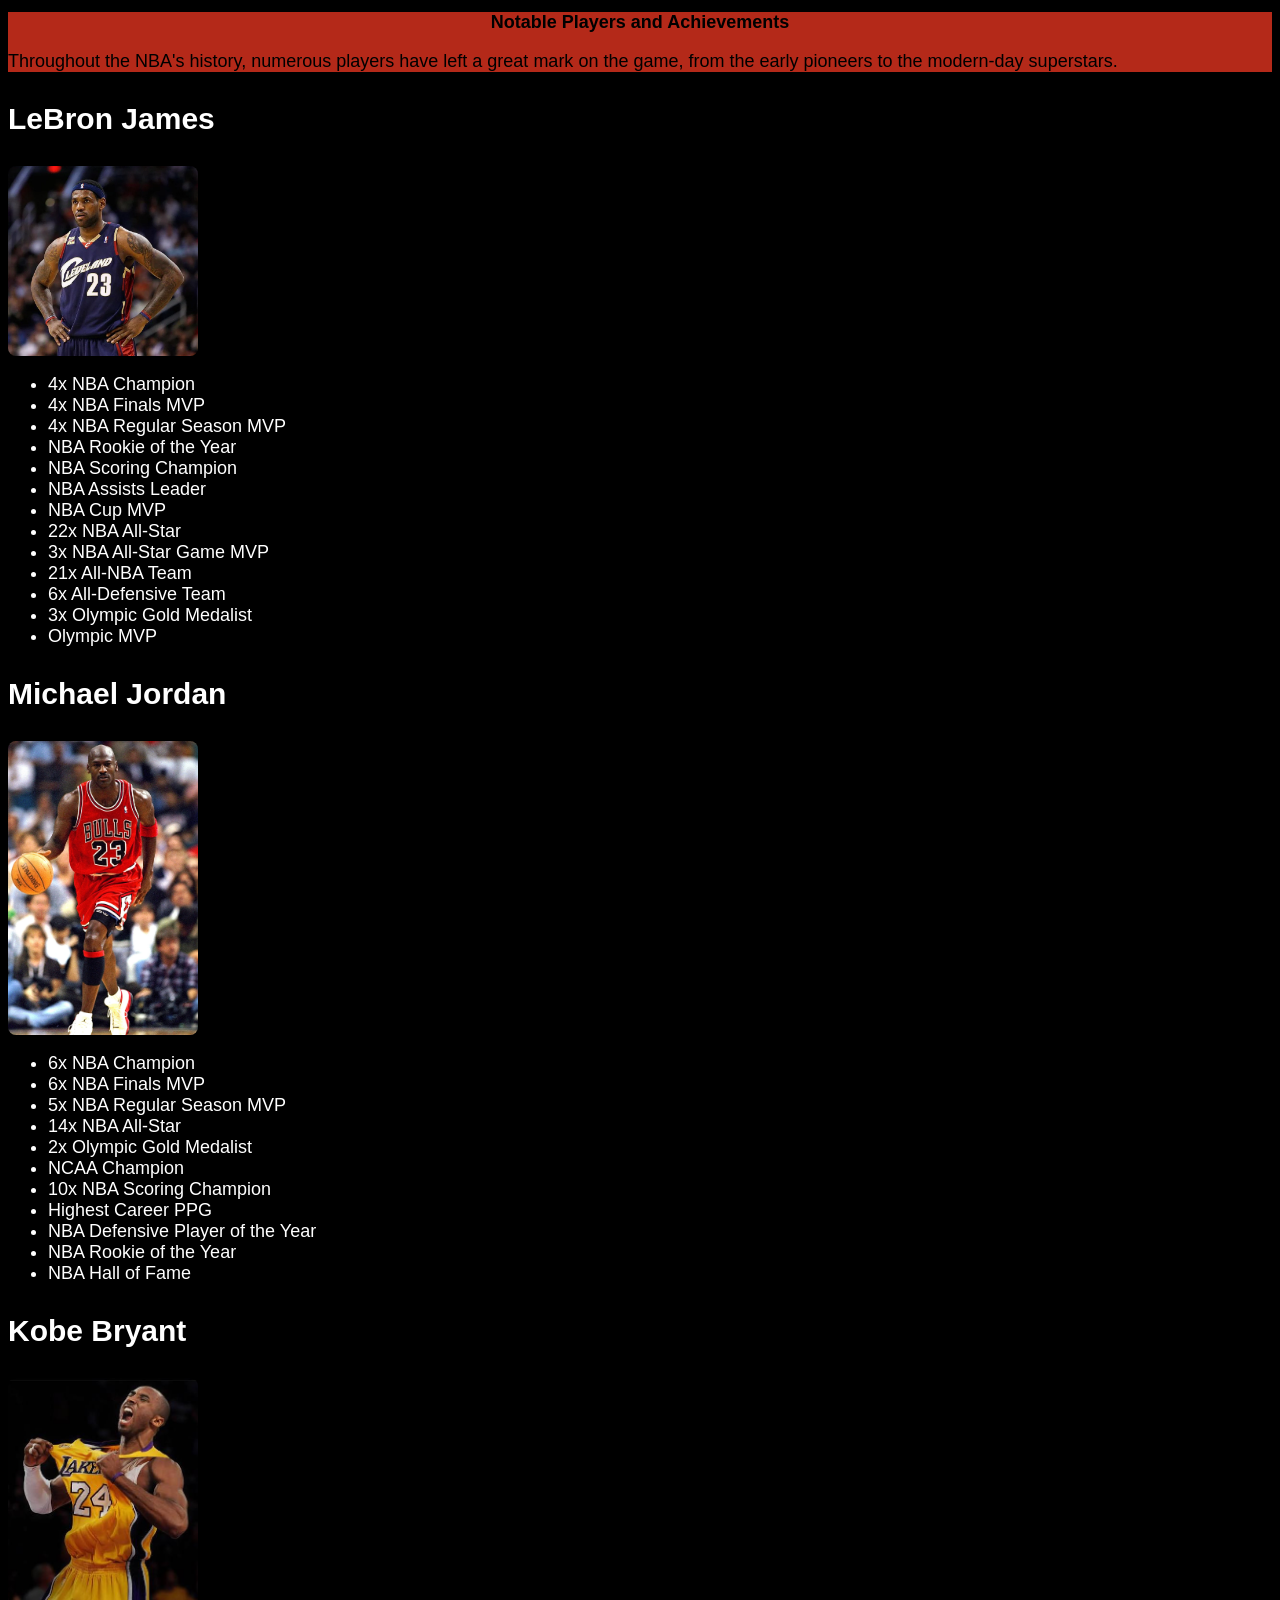
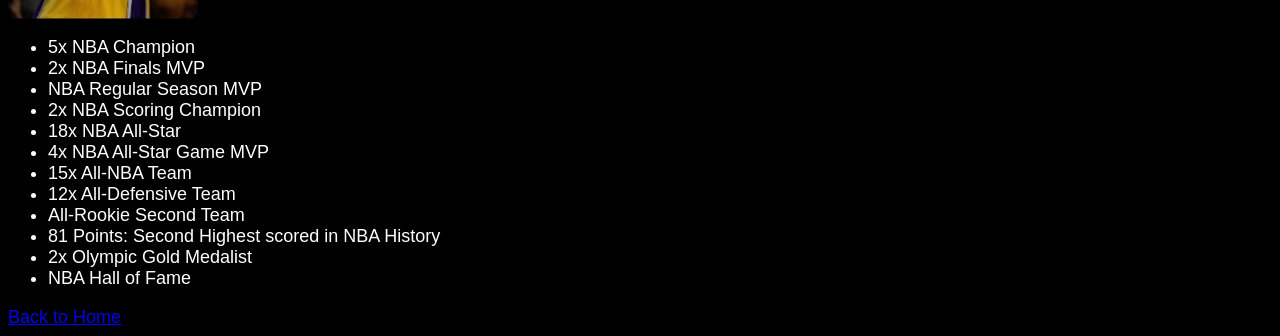
==== page2.html @ 99486a8c "Add stylesheet link to index.html and page2.html, and added css styling to both pages." ====
<!DOCTYPE html>
<html>
  <head> 
    <title>NBA Notable Players and Achievements</title> 
    <!-- Link to the stylesheet called style.css -->
    <link rel="stylesheet" href="./css/style.css" />
  </head> 
  <body> 
    <header>
        <!-- This is my title for the 2nd page -->
        <h1>Notable Players and Achievements</h1>
        <!-- This explains that there are multiple notable players who left an impact on the game -->
        <p>Throughout the NBA's history, numerous players have left a great mark on the game, from the early pioneers to the modern-day superstars.</p>
    </header>
    <main>
        <section>
            <!-- This is the section for Lebron James -->
            <h3>LeBron James</h3>
            <!-- An image of Lebron James -->
            <img alt="An image of Lebron James on the Cleveland Cavaliers" src="/images/lebron cavs.png" 
            width="15%" />
            <!-- Lebron James achievements -->
            <ul>
                <li>4x NBA Champion</li>
                <li>4x NBA Finals MVP</li>
                <li>4x NBA Regular Season MVP</li>
                <li>NBA Rookie of the Year</li>
                <li>NBA Scoring Champion</li>
                <li>NBA Assists Leader</li>
                <li>NBA Cup MVP</li>
                <li>22x NBA All-Star</li>
                <li>3x NBA All-Star Game MVP</li>
                <li>21x All-NBA Team</li>
                <li>6x All-Defensive Team</li>
                <li>3x Olympic Gold Medalist</li>
                <li>Olympic MVP</li>
            </ul>
        </section>
        <section>
            <!-- This is the section for Michael Jordan -->
            <h3>Michael Jordan</h3>
            <!-- An image of Michael Jordan -->
            <img alt="An image of Michael Jordan on the Chicago Bulls" src="/images/jordan bulls.png"
            width="15%" />
            <!-- Michael Jordan achievements -->
            <ul>
                <li>6x NBA Champion</li>
                <li>6x NBA Finals MVP</li>
                <li>5x NBA Regular Season MVP</li>
                <li>14x NBA All-Star</li>
                <li>2x Olympic Gold Medalist</li>
                <li>NCAA Champion</li>
                <li>10x NBA Scoring Champion</li>
                <li>Highest Career PPG</li>
                <li>NBA Defensive Player of the Year</li>
                <li>NBA Rookie of the Year</li>
                <li>NBA Hall of Fame</li>
            </ul>
        </section>
        <section>
            <!-- This is the section for Kobe Bryant -->
            <h3>Kobe Bryant</h3>
            <!-- An image of Kobe Bryant -->
            <img alt="An image of Kobe Bryant on the Los Angeles Lakers" src="/images/kobe lakers.png"
            width="15%" />
            <!-- Kobe Bryant achievements -->
            <ul>
                <li>5x NBA Champion</li>
                <li>2x NBA Finals MVP</li>
                <li>NBA Regular Season MVP</li>
                <li>2x NBA Scoring Champion</li>
                <li>18x NBA All-Star</li>
                <li>4x NBA All-Star Game MVP</li>
                <li>15x All-NBA Team</li>
                <li>12x All-Defensive Team</li>
                <li>All-Rookie Second Team</li>
                <li>81 Points: Second Highest scored in NBA History</li>
                <li>2x Olympic Gold Medalist</li>
                <li>NBA Hall of Fame</li>
            </ul>
        </section>
    </main>
    <footer>
        <!-- Link to the home page -->
        <a href="index.html">Back to Home</a>
    </footer>
  </body> 
</html>
---- css/style.css ----
header {
  background-color: rgb(180, 41, 25);
  text-align: center;
  color: black;
}

h3 {
  font-size: 30px;
  color: white;
}

p {
    text-align: left;
}

body {
  background-color: black;
  color: white;
}

* {
  font-family: sans-serif;
  font-size: large;
}

img {
  border-radius: 8px;
  display: block;
}
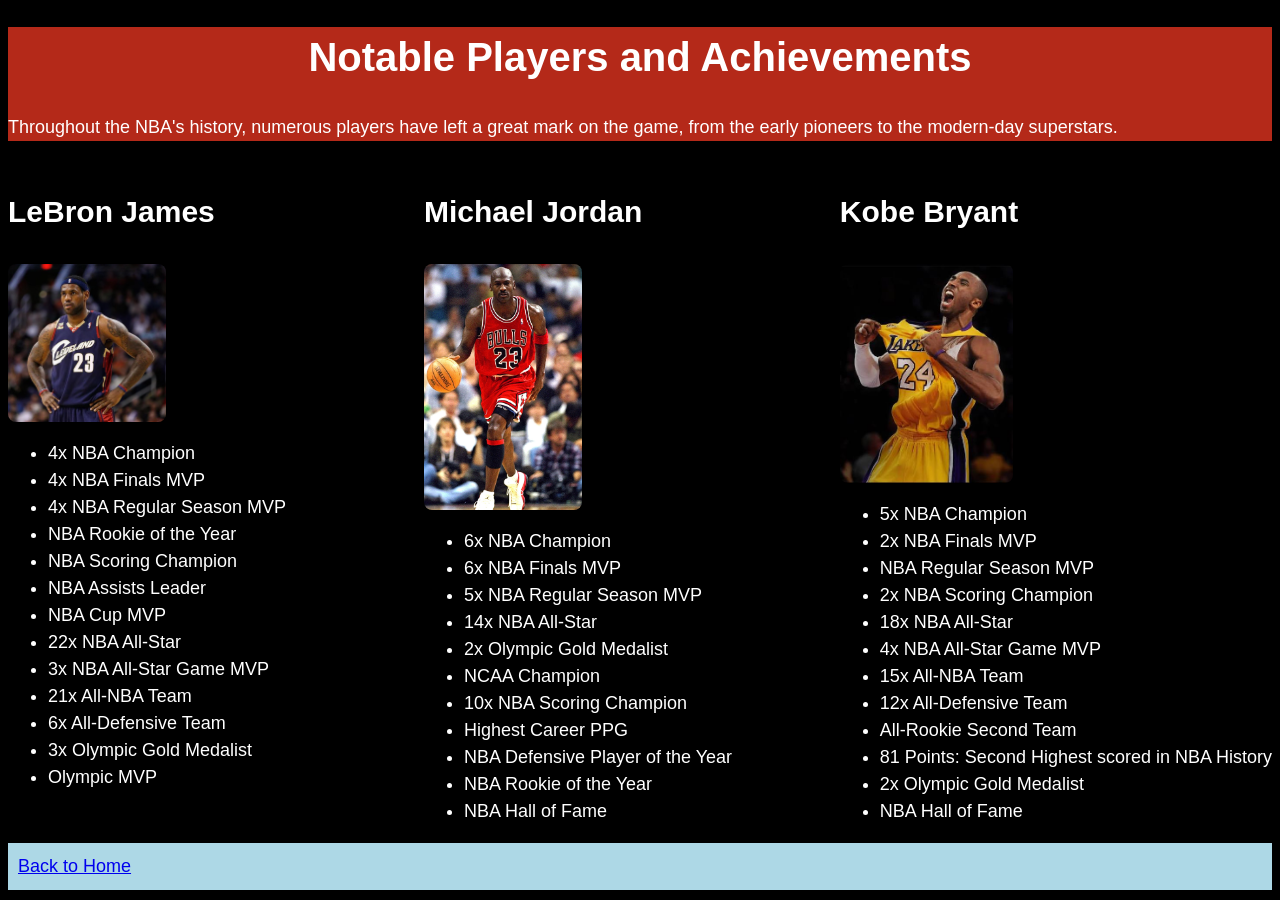
==== commit ca7b5246: "added flex box, class, and id content to the code" ====
--- a/page2.html
+++ b/page2.html
@@ -8,79 +8,78 @@
   <body> 
     <header>
         <!-- This is my title for the 2nd page -->
-        <h1>Notable Players and Achievements</h1>
+        <h1 class="title">Notable Players and Achievements</h1>
         <!-- This explains that there are multiple notable players who left an impact on the game -->
         <p>Throughout the NBA's history, numerous players have left a great mark on the game, from the early pioneers to the modern-day superstars.</p>
     </header>
     <main>
-        <section>
-            <!-- This is the section for Lebron James -->
-            <h3>LeBron James</h3>
-            <!-- An image of Lebron James -->
-            <img alt="An image of Lebron James on the Cleveland Cavaliers" src="/images/lebron cavs.png" 
-            width="15%" />
-            <!-- Lebron James achievements -->
-            <ul>
-                <li>4x NBA Champion</li>
-                <li>4x NBA Finals MVP</li>
-                <li>4x NBA Regular Season MVP</li>
-                <li>NBA Rookie of the Year</li>
-                <li>NBA Scoring Champion</li>
-                <li>NBA Assists Leader</li>
-                <li>NBA Cup MVP</li>
-                <li>22x NBA All-Star</li>
-                <li>3x NBA All-Star Game MVP</li>
-                <li>21x All-NBA Team</li>
-                <li>6x All-Defensive Team</li>
-                <li>3x Olympic Gold Medalist</li>
-                <li>Olympic MVP</li>
-            </ul>
-        </section>
-        <section>
-            <!-- This is the section for Michael Jordan -->
-            <h3>Michael Jordan</h3>
-            <!-- An image of Michael Jordan -->
-            <img alt="An image of Michael Jordan on the Chicago Bulls" src="/images/jordan bulls.png"
-            width="15%" />
-            <!-- Michael Jordan achievements -->
-            <ul>
-                <li>6x NBA Champion</li>
-                <li>6x NBA Finals MVP</li>
-                <li>5x NBA Regular Season MVP</li>
-                <li>14x NBA All-Star</li>
-                <li>2x Olympic Gold Medalist</li>
-                <li>NCAA Champion</li>
-                <li>10x NBA Scoring Champion</li>
-                <li>Highest Career PPG</li>
-                <li>NBA Defensive Player of the Year</li>
-                <li>NBA Rookie of the Year</li>
-                <li>NBA Hall of Fame</li>
-            </ul>
-        </section>
-        <section>
-            <!-- This is the section for Kobe Bryant -->
-            <h3>Kobe Bryant</h3>
-            <!-- An image of Kobe Bryant -->
-            <img alt="An image of Kobe Bryant on the Los Angeles Lakers" src="/images/kobe lakers.png"
-            width="15%" />
-            <!-- Kobe Bryant achievements -->
-            <ul>
-                <li>5x NBA Champion</li>
-                <li>2x NBA Finals MVP</li>
-                <li>NBA Regular Season MVP</li>
-                <li>2x NBA Scoring Champion</li>
-                <li>18x NBA All-Star</li>
-                <li>4x NBA All-Star Game MVP</li>
-                <li>15x All-NBA Team</li>
-                <li>12x All-Defensive Team</li>
-                <li>All-Rookie Second Team</li>
-                <li>81 Points: Second Highest scored in NBA History</li>
-                <li>2x Olympic Gold Medalist</li>
-                <li>NBA Hall of Fame</li>
-            </ul>
-        </section>
+        <div id="player_achievement_wrapper">
+            <section id="player">
+                <!-- This is the section for Lebron James -->
+                <h3>LeBron James</h3>
+                <!-- An image of Lebron James -->
+                <img alt="An image of Lebron James on the Cleveland Cavaliers" src="/images/lebron cavs.png" />
+                <!-- Lebron James achievements -->
+                <ul>
+                    <li>4x NBA Champion</li>
+                    <li>4x NBA Finals MVP</li>
+                    <li>4x NBA Regular Season MVP</li>
+                    <li>NBA Rookie of the Year</li>
+                    <li>NBA Scoring Champion</li>
+                    <li>NBA Assists Leader</li>
+                    <li>NBA Cup MVP</li>
+                    <li>22x NBA All-Star</li>
+                    <li>3x NBA All-Star Game MVP</li>
+                    <li>21x All-NBA Team</li>
+                    <li>6x All-Defensive Team</li>
+                    <li>3x Olympic Gold Medalist</li>
+                    <li>Olympic MVP</li>
+                </ul>
+            </section>
+            <section id="achievement">
+                <!-- This is the section for Michael Jordan -->
+                <h3>Michael Jordan</h3>
+                <!-- An image of Michael Jordan -->
+                <img alt="An image of Michael Jordan on the Chicago Bulls" src="/images/jordan bulls.png" />
+                <!-- Michael Jordan achievements -->
+                <ul>
+                    <li>6x NBA Champion</li>
+                    <li>6x NBA Finals MVP</li>
+                    <li>5x NBA Regular Season MVP</li>
+                    <li>14x NBA All-Star</li>
+                    <li>2x Olympic Gold Medalist</li>
+                    <li>NCAA Champion</li>
+                    <li>10x NBA Scoring Champion</li>
+                    <li>Highest Career PPG</li>
+                    <li>NBA Defensive Player of the Year</li>
+                    <li>NBA Rookie of the Year</li>
+                    <li>NBA Hall of Fame</li>
+                </ul>
+            </section>
+            <section>
+                <!-- This is the section for Kobe Bryant -->
+                <h3>Kobe Bryant</h3>
+                <!-- An image of Kobe Bryant -->
+                <img alt="An image of Kobe Bryant on the Los Angeles Lakers" src="/images/kobe lakers.png" />
+                <!-- Kobe Bryant achievements -->
+                <ul>
+                    <li>5x NBA Champion</li>
+                    <li>2x NBA Finals MVP</li>
+                    <li>NBA Regular Season MVP</li>
+                    <li>2x NBA Scoring Champion</li>
+                    <li>18x NBA All-Star</li>
+                    <li>4x NBA All-Star Game MVP</li>
+                    <li>15x All-NBA Team</li>
+                    <li>12x All-Defensive Team</li>
+                    <li>All-Rookie Second Team</li>
+                    <li>81 Points: Second Highest scored in NBA History</li>
+                    <li>2x Olympic Gold Medalist</li>
+                    <li>NBA Hall of Fame</li>
+                </ul>
+            </section>
+        </div>
     </main>
-    <footer>
+    <footer id="footer">
         <!-- Link to the home page -->
         <a href="index.html">Back to Home</a>
     </footer>
--- a/css/style.css
+++ b/css/style.css
@@ -11,6 +11,7 @@
 
 p {
     text-align: left;
+    color: white;
 }
 
 body {
@@ -21,9 +22,49 @@
 * {
   font-family: sans-serif;
   font-size: large;
+  line-height: 1.5;
 }
 
 img {
   border-radius: 8px;
   display: block;
+  width: 40%;
+}
+
+.title {
+    font-weight: bold;
+    font-size: 40px;
+    color: white;
+}
+
+.subtitle {
+    font-size: 30px;
+    color: white;
+    text-align: center;
+}
+
+#introduction {
+    background-color: blueviolet;
+}
+
+#rules {
+    background-color: deeppink;
+}
+
+#history {
+    background-color: coral;
+}
+
+#footer {
+    background-color: lightblue;
+    padding: 10px;
+}
+
+#player_achievement_wrapper {
+    display: flex;
+    gap: 20px;
+}
+
+#player, #achievement {
+    flex: 1;
 }
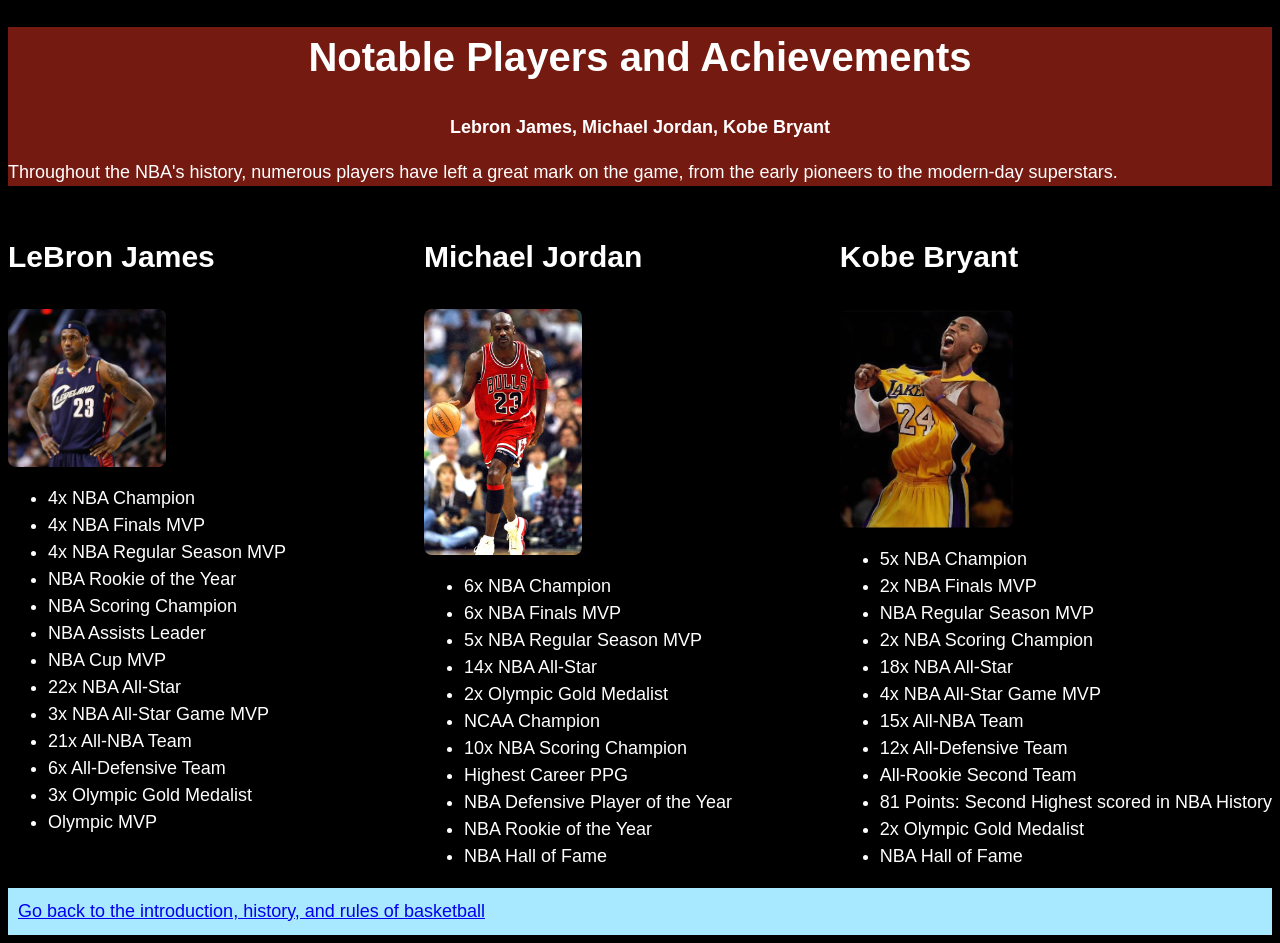
==== commit 1ab8d21c: "Refactor styling in style.css and enhance content structure in index.html and page2.html. Adjusted s" ====
--- a/page2.html
+++ b/page2.html
@@ -9,6 +9,8 @@
     <header>
         <!-- This is my title for the 2nd page -->
         <h1 class="title">Notable Players and Achievements</h1>
+        <!-- Players I will be mentioning on this page -->
+        <h2>Lebron James, Michael Jordan, Kobe Bryant</h2>
         <!-- This explains that there are multiple notable players who left an impact on the game -->
         <p>Throughout the NBA's history, numerous players have left a great mark on the game, from the early pioneers to the modern-day superstars.</p>
     </header>
@@ -81,7 +83,7 @@
     </main>
     <footer id="footer">
         <!-- Link to the home page -->
-        <a href="index.html">Back to Home</a>
+        <a href="index.html">Go back to the introduction, history, and rules of basketball</a>
     </footer>
   </body> 
 </html>
--- a/css/style.css
+++ b/css/style.css
@@ -1,7 +1,12 @@
+/* header and text styling */
 header {
-  background-color: rgb(180, 41, 25);
+  background-color: rgb(117, 26, 16);
   text-align: center;
   color: black;
+}
+
+h2 {
+    color: white;
 }
 
 h3 {
@@ -14,6 +19,7 @@
     color: white;
 }
 
+/* global page styling */
 body {
   background-color: black;
   color: white;
@@ -25,12 +31,14 @@
   line-height: 1.5;
 }
 
+/* image styling */
 img {
   border-radius: 8px;
   display: block;
   width: 40%;
 }
 
+/* title and section heading */
 .title {
     font-weight: bold;
     font-size: 40px;
@@ -43,23 +51,26 @@
     text-align: center;
 }
 
+/* content sections with different background colors */
 #introduction {
-    background-color: blueviolet;
+    background-color: rgb(91, 22, 155);
 }
 
 #rules {
-    background-color: deeppink;
+    background-color: rgb(124, 16, 74);
 }
 
 #history {
-    background-color: coral;
+    background-color: rgb(185, 92, 58);
 }
 
+/* footer styling */
 #footer {
-    background-color: lightblue;
+    background-color: rgb(168, 233, 255);
     padding: 10px;
 }
 
+/* flex boxes with the content being side by side */
 #player_achievement_wrapper {
     display: flex;
     gap: 20px;
@@ -67,4 +78,15 @@
 
 #player, #achievement {
     flex: 1;
+}
+
+@media (max-width: 600px) {
+  body {
+    font-size: 16px;
+  }
+
+  #player_achievement_wrapper {
+        flex-direction: column;
+        align-items: center;
+    }
 }
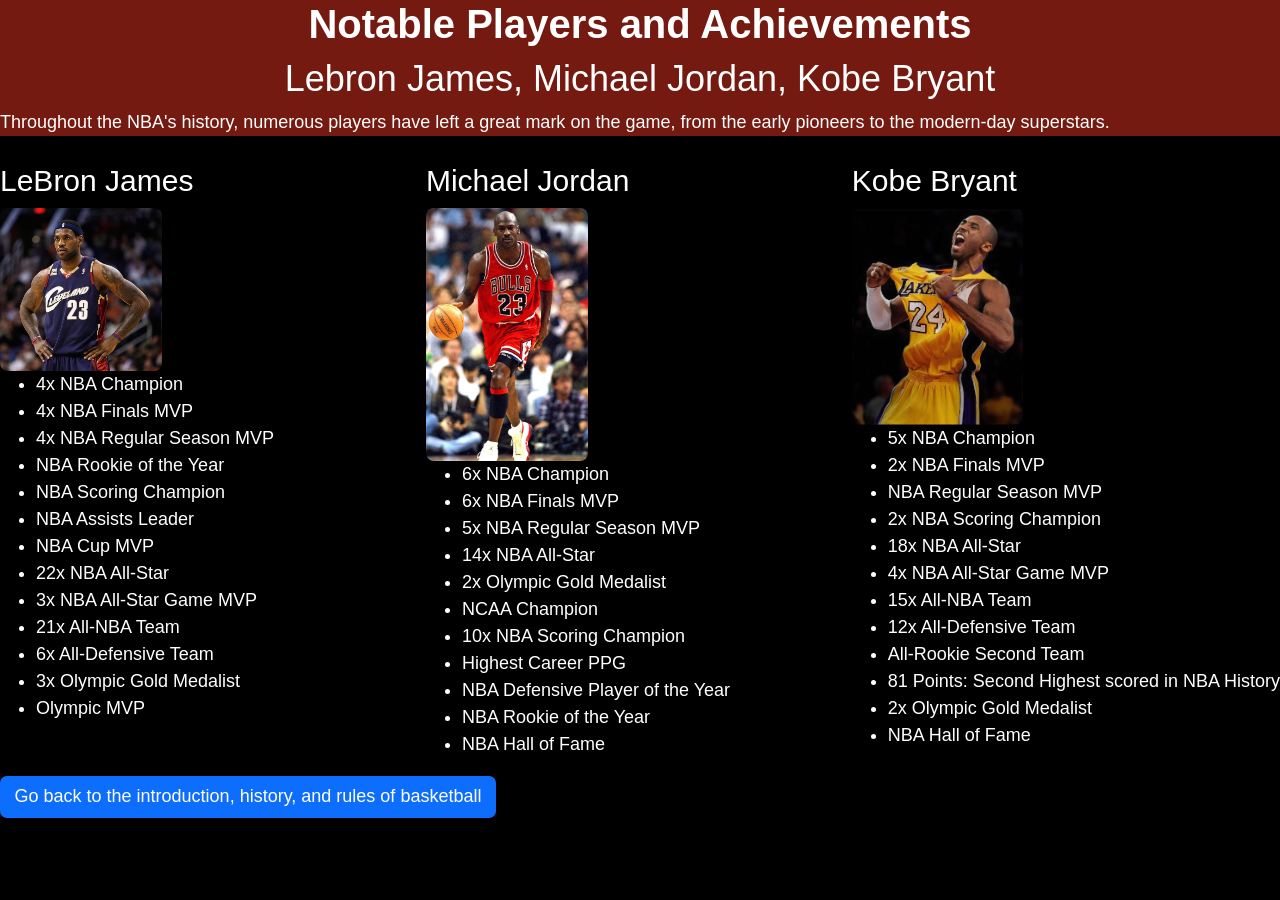
==== commit e0ab18a1: "Added bootstrap text center method and space after the header in index.html and page2.html. Also cen" ====
--- a/page2.html
+++ b/page2.html
@@ -1,12 +1,17 @@
 <!DOCTYPE html>
-<html>
+<html lang="en">
   <head> 
     <title>NBA Notable Players and Achievements</title> 
+
+    <!-- Link to Bootstrap -->
+    <link href="https://cdn.jsdelivr.net/npm/bootstrap@5.3.3/dist/css/bootstrap.min.css" rel="stylesheet" 
+    integrity="sha384-QWTKZyjpPEjISv5WaRU9OFeRpok6YctnYmDr5pNlyT2bRjXh0JMhjY6hW+ALEwIH" crossorigin="anonymous">
+
     <!-- Link to the stylesheet called style.css -->
     <link rel="stylesheet" href="./css/style.css" />
   </head> 
   <body> 
-    <header>
+    <header class ="text-center mb-4">
         <!-- This is my title for the 2nd page -->
         <h1 class="title">Notable Players and Achievements</h1>
         <!-- Players I will be mentioning on this page -->
@@ -83,7 +88,7 @@
     </main>
     <footer id="footer">
         <!-- Link to the home page -->
-        <a href="index.html">Go back to the introduction, history, and rules of basketball</a>
+        <a href="index.html" class="btn btn-primary">Go back to the introduction, history, and rules of basketball</a>
     </footer>
   </body> 
 </html>
--- a/css/style.css
+++ b/css/style.css
@@ -1,7 +1,6 @@
 /* header and text styling */
 header {
   background-color: rgb(117, 26, 16);
-  text-align: center;
   color: black;
 }
 
@@ -64,12 +63,6 @@
     background-color: rgb(185, 92, 58);
 }
 
-/* footer styling */
-#footer {
-    background-color: rgb(168, 233, 255);
-    padding: 10px;
-}
-
 /* flex boxes with the content being side by side */
 #player_achievement_wrapper {
     display: flex;
@@ -80,6 +73,7 @@
     flex: 1;
 }
 
+/* design for smaller screens */
 @media (max-width: 600px) {
   body {
     font-size: 16px;
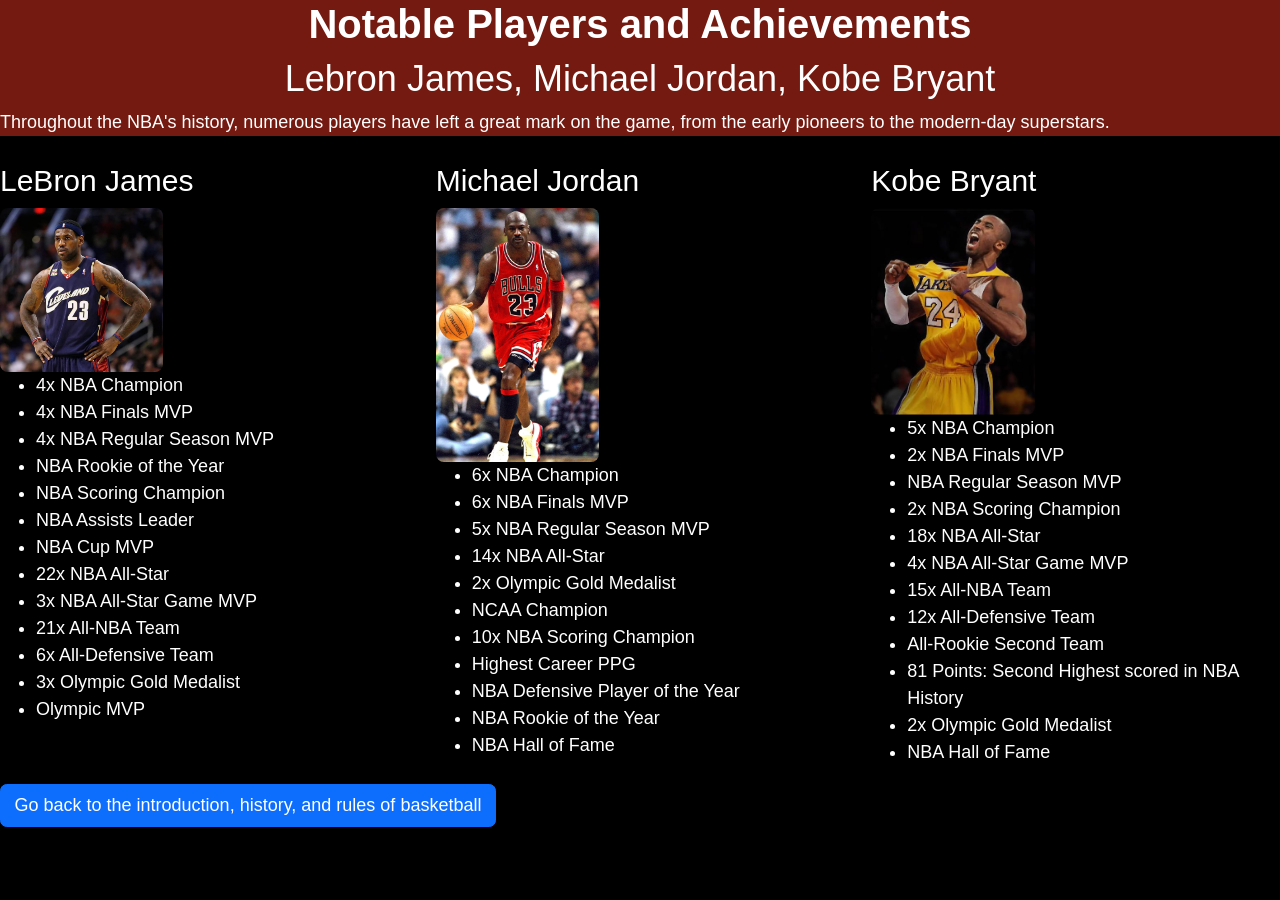
==== commit 1788e32f: "Refactor player sections in page2.html to use Bootstrap grid layout" ====
--- a/page2.html
+++ b/page2.html
@@ -20,8 +20,8 @@
         <p>Throughout the NBA's history, numerous players have left a great mark on the game, from the early pioneers to the modern-day superstars.</p>
     </header>
     <main>
-        <div id="player_achievement_wrapper">
-            <section id="player">
+        <div class="row">
+            <section class="col-md-4">
                 <!-- This is the section for Lebron James -->
                 <h3>LeBron James</h3>
                 <!-- An image of Lebron James -->
@@ -43,7 +43,7 @@
                     <li>Olympic MVP</li>
                 </ul>
             </section>
-            <section id="achievement">
+            <section class="col-md-4">
                 <!-- This is the section for Michael Jordan -->
                 <h3>Michael Jordan</h3>
                 <!-- An image of Michael Jordan -->
@@ -63,7 +63,7 @@
                     <li>NBA Hall of Fame</li>
                 </ul>
             </section>
-            <section>
+            <section class="col-md-4">
                 <!-- This is the section for Kobe Bryant -->
                 <h3>Kobe Bryant</h3>
                 <!-- An image of Kobe Bryant -->
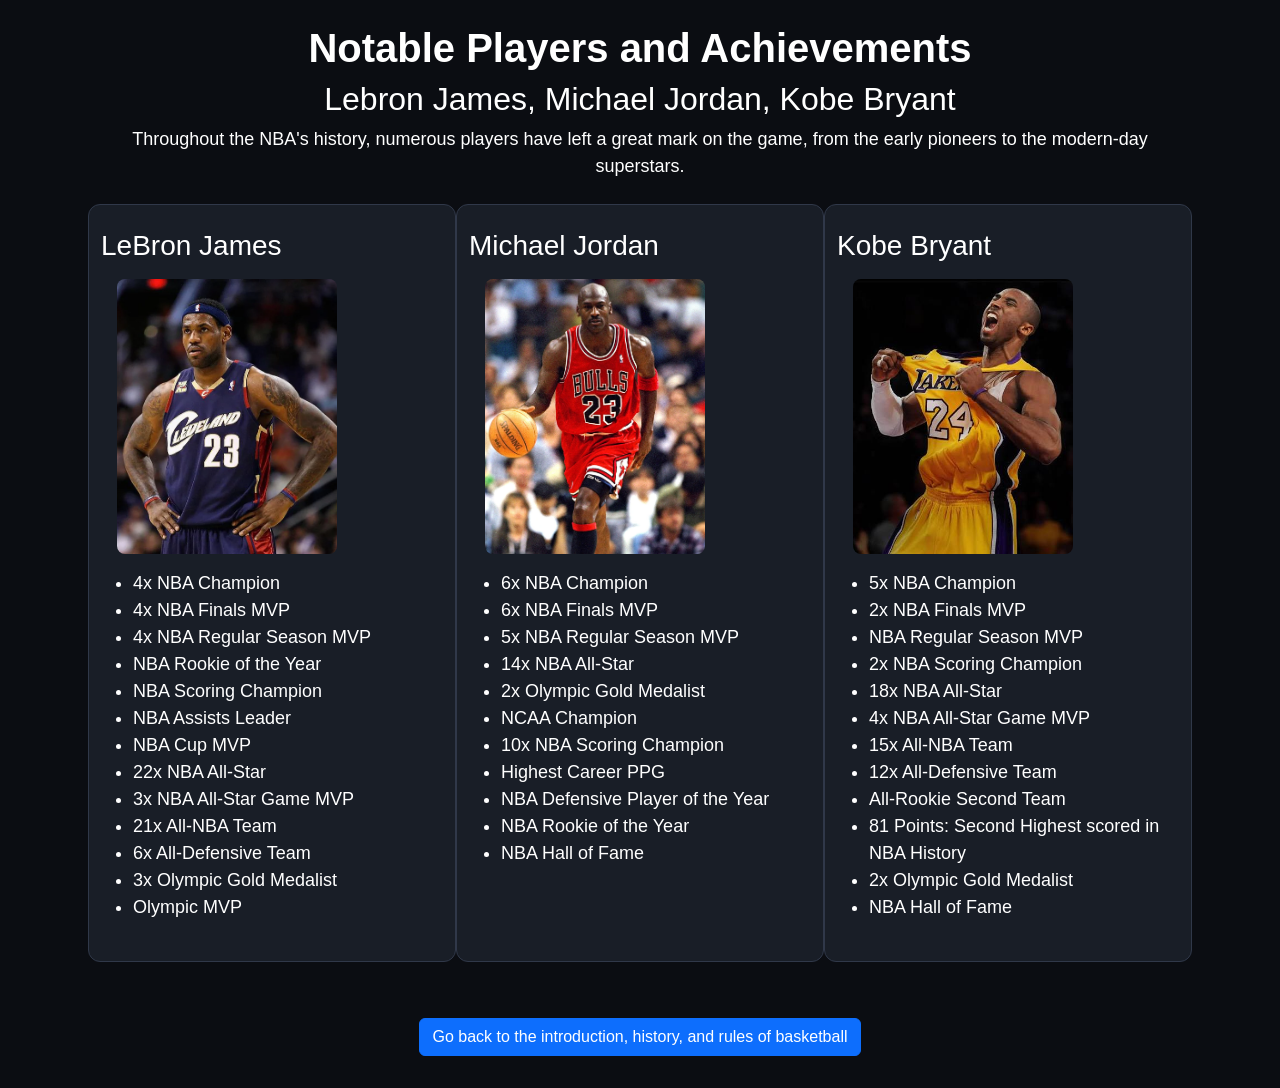
==== commit e4aa0ad8: "removed redundant code in style.css, created boxes for the content on each page, made the images the" ====
--- a/page2.html
+++ b/page2.html
@@ -10,85 +10,87 @@
     <!-- Link to the stylesheet called style.css -->
     <link rel="stylesheet" href="./css/style.css" />
   </head> 
-  <body> 
-    <header class ="text-center mb-4">
-        <!-- This is my title for the 2nd page -->
-        <h1 class="title">Notable Players and Achievements</h1>
-        <!-- Players I will be mentioning on this page -->
-        <h2>Lebron James, Michael Jordan, Kobe Bryant</h2>
-        <!-- This explains that there are multiple notable players who left an impact on the game -->
-        <p>Throughout the NBA's history, numerous players have left a great mark on the game, from the early pioneers to the modern-day superstars.</p>
-    </header>
-    <main>
-        <div class="row">
-            <section class="col-md-4">
-                <!-- This is the section for Lebron James -->
-                <h3>LeBron James</h3>
-                <!-- An image of Lebron James -->
-                <img alt="An image of Lebron James on the Cleveland Cavaliers" src="/images/lebron cavs.png" />
-                <!-- Lebron James achievements -->
-                <ul>
-                    <li>4x NBA Champion</li>
-                    <li>4x NBA Finals MVP</li>
-                    <li>4x NBA Regular Season MVP</li>
-                    <li>NBA Rookie of the Year</li>
-                    <li>NBA Scoring Champion</li>
-                    <li>NBA Assists Leader</li>
-                    <li>NBA Cup MVP</li>
-                    <li>22x NBA All-Star</li>
-                    <li>3x NBA All-Star Game MVP</li>
-                    <li>21x All-NBA Team</li>
-                    <li>6x All-Defensive Team</li>
-                    <li>3x Olympic Gold Medalist</li>
-                    <li>Olympic MVP</li>
-                </ul>
-            </section>
-            <section class="col-md-4">
-                <!-- This is the section for Michael Jordan -->
-                <h3>Michael Jordan</h3>
-                <!-- An image of Michael Jordan -->
-                <img alt="An image of Michael Jordan on the Chicago Bulls" src="/images/jordan bulls.png" />
-                <!-- Michael Jordan achievements -->
-                <ul>
-                    <li>6x NBA Champion</li>
-                    <li>6x NBA Finals MVP</li>
-                    <li>5x NBA Regular Season MVP</li>
-                    <li>14x NBA All-Star</li>
-                    <li>2x Olympic Gold Medalist</li>
-                    <li>NCAA Champion</li>
-                    <li>10x NBA Scoring Champion</li>
-                    <li>Highest Career PPG</li>
-                    <li>NBA Defensive Player of the Year</li>
-                    <li>NBA Rookie of the Year</li>
-                    <li>NBA Hall of Fame</li>
-                </ul>
-            </section>
-            <section class="col-md-4">
-                <!-- This is the section for Kobe Bryant -->
-                <h3>Kobe Bryant</h3>
-                <!-- An image of Kobe Bryant -->
-                <img alt="An image of Kobe Bryant on the Los Angeles Lakers" src="/images/kobe lakers.png" />
-                <!-- Kobe Bryant achievements -->
-                <ul>
-                    <li>5x NBA Champion</li>
-                    <li>2x NBA Finals MVP</li>
-                    <li>NBA Regular Season MVP</li>
-                    <li>2x NBA Scoring Champion</li>
-                    <li>18x NBA All-Star</li>
-                    <li>4x NBA All-Star Game MVP</li>
-                    <li>15x All-NBA Team</li>
-                    <li>12x All-Defensive Team</li>
-                    <li>All-Rookie Second Team</li>
-                    <li>81 Points: Second Highest scored in NBA History</li>
-                    <li>2x Olympic Gold Medalist</li>
-                    <li>NBA Hall of Fame</li>
-                </ul>
-            </section>
-        </div>
-    </main>
-    <footer id="footer">
-        <!-- Link to the home page -->
-        <a href="index.html" class="btn btn-primary">Go back to the introduction, history, and rules of basketball</a>
-    </footer>
+  <body>
+    <div class="container mt-4">
+        <header class ="text-center mb-4">
+            <!-- This is my title for the 2nd page -->
+            <h1 class="title">Notable Players and Achievements</h1>
+            <!-- Players I will be mentioning on this page -->
+            <h2>Lebron James, Michael Jordan, Kobe Bryant</h2>
+            <!-- This explains that there are multiple notable players who left an impact on the game -->
+            <p>Throughout the NBA's history, numerous players have left a great mark on the game, from the early pioneers to the modern-day superstars.</p>
+        </header>
+        <main>
+            <div class="row">
+                <section class="col-md-4">
+                    <!-- This is the section for Lebron James -->
+                    <h3>LeBron James</h3>
+                    <!-- An image of Lebron James -->
+                    <img class="player-image" alt="An image of Lebron James on the Cleveland Cavaliers" src="/images/lebron cavs.png" />
+                    <!-- Lebron James achievements -->
+                    <ul>
+                        <li>4x NBA Champion</li>
+                        <li>4x NBA Finals MVP</li>
+                        <li>4x NBA Regular Season MVP</li>
+                        <li>NBA Rookie of the Year</li>
+                        <li>NBA Scoring Champion</li>
+                        <li>NBA Assists Leader</li>
+                        <li>NBA Cup MVP</li>
+                        <li>22x NBA All-Star</li>
+                        <li>3x NBA All-Star Game MVP</li>
+                        <li>21x All-NBA Team</li>
+                        <li>6x All-Defensive Team</li>
+                        <li>3x Olympic Gold Medalist</li>
+                        <li>Olympic MVP</li>
+                    </ul>
+                </section>
+                <section class="col-md-4">
+                    <!-- This is the section for Michael Jordan -->
+                    <h3>Michael Jordan</h3>
+                    <!-- An image of Michael Jordan -->
+                    <img class="player-image" alt="An image of Michael Jordan on the Chicago Bulls" src="/images/jordan bulls.png" />
+                    <!-- Michael Jordan achievements -->
+                    <ul>
+                        <li>6x NBA Champion</li>
+                        <li>6x NBA Finals MVP</li>
+                        <li>5x NBA Regular Season MVP</li>
+                        <li>14x NBA All-Star</li>
+                        <li>2x Olympic Gold Medalist</li>
+                        <li>NCAA Champion</li>
+                        <li>10x NBA Scoring Champion</li>
+                        <li>Highest Career PPG</li>
+                        <li>NBA Defensive Player of the Year</li>
+                        <li>NBA Rookie of the Year</li>
+                        <li>NBA Hall of Fame</li>
+                    </ul>
+                </section>
+                <section class="col-md-4">
+                    <!-- This is the section for Kobe Bryant -->
+                    <h3>Kobe Bryant</h3>
+                    <!-- An image of Kobe Bryant -->
+                    <img class="player-image" alt="An image of Kobe Bryant on the Los Angeles Lakers" src="/images/kobe lakers.png" />
+                    <!-- Kobe Bryant achievements -->
+                    <ul>
+                        <li>5x NBA Champion</li>
+                        <li>2x NBA Finals MVP</li>
+                        <li>NBA Regular Season MVP</li>
+                        <li>2x NBA Scoring Champion</li>
+                        <li>18x NBA All-Star</li>
+                        <li>4x NBA All-Star Game MVP</li>
+                        <li>15x All-NBA Team</li>
+                        <li>12x All-Defensive Team</li>
+                        <li>All-Rookie Second Team</li>
+                        <li>81 Points: Second Highest scored in NBA History</li>
+                        <li>2x Olympic Gold Medalist</li>
+                        <li>NBA Hall of Fame</li>
+                    </ul>
+                </section>
+            </div>
+        </main>
+        <footer id="footer">
+            <!-- Link to the home page -->
+            <a href="index.html" class="btn btn-primary">Go back to the introduction, history, and rules of basketball</a>
+        </footer>
+    </div>
   </body> 
 </html>
--- a/css/style.css
+++ b/css/style.css
@@ -1,76 +1,85 @@
-/* header and text styling */
-header {
-  background-color: rgb(117, 26, 16);
-  color: black;
-}
-
-h2 {
-    color: white;
-}
-
-h3 {
-  font-size: 30px;
-  color: white;
-}
-
-p {
-    text-align: left;
-    color: white;
-}
-
 /* global page styling */
 body {
-  background-color: black;
+  background-color: #0b0d12;
   color: white;
+  font-size: 18px;
+  line-height: 1.5;
 }
 
 * {
   font-family: sans-serif;
-  font-size: large;
-  line-height: 1.5;
+  box-sizing: border-box;
+}
+
+/* centers the content on each page */
+.container {
+    max-width: 1120px;
+    margin-left: auto;
+    margin-right: auto;
+    padding-left: 20px;
+    padding-right: 20px;
+}
+
+/* boxes around the content of the pages */
+main section {
+    background-color: #191e27;
+    border: 1px solid #303849;
+    border-radius: 12px;
+    padding: 24px 28px;
+    margin-bottom: 24px;
+    min-width: 0;
 }
 
 /* image styling */
 img {
   border-radius: 8px;
   display: block;
-  width: 40%;
+}
+
+.player-image {
+    width: 100%;
+    max-width: 220px;
+    height: 275px;
+    object-fit: cover;
+    object-position: center top;
+    margin: 16px;
+}
+
+/* title and basketball styling for index.html */
+.title-row {
+    display: flex;
+    align-items: center;
+    justify-content: center;
+    gap: 12px;
+}
+
+.title-row .ball-class {
+    width: 100px;
+    height: 100px;
+    object-fit: contain;
+}
+
+.title-row .title {
+    margin: 0;
 }
 
 /* title and section heading */
 .title {
     font-weight: bold;
     font-size: 40px;
-    color: white;
 }
 
 .subtitle {
     font-size: 30px;
     color: white;
-    text-align: center;
 }
 
-/* content sections with different background colors */
-#introduction {
-    background-color: rgb(91, 22, 155);
-}
-
-#rules {
-    background-color: rgb(124, 16, 74);
-}
-
-#history {
-    background-color: rgb(185, 92, 58);
-}
-
-/* flex boxes with the content being side by side */
-#player_achievement_wrapper {
+/* adjust footer to center of page */
+#footer {
     display: flex;
-    gap: 20px;
-}
-
-#player, #achievement {
-    flex: 1;
+    justify-content: center;
+    margin-top: 32px;
+    margin-bottom: 32px;
 }
 
 /* design for smaller screens */
@@ -78,9 +87,4 @@
   body {
     font-size: 16px;
   }
-
-  #player_achievement_wrapper {
-        flex-direction: column;
-        align-items: center;
-    }
 }
